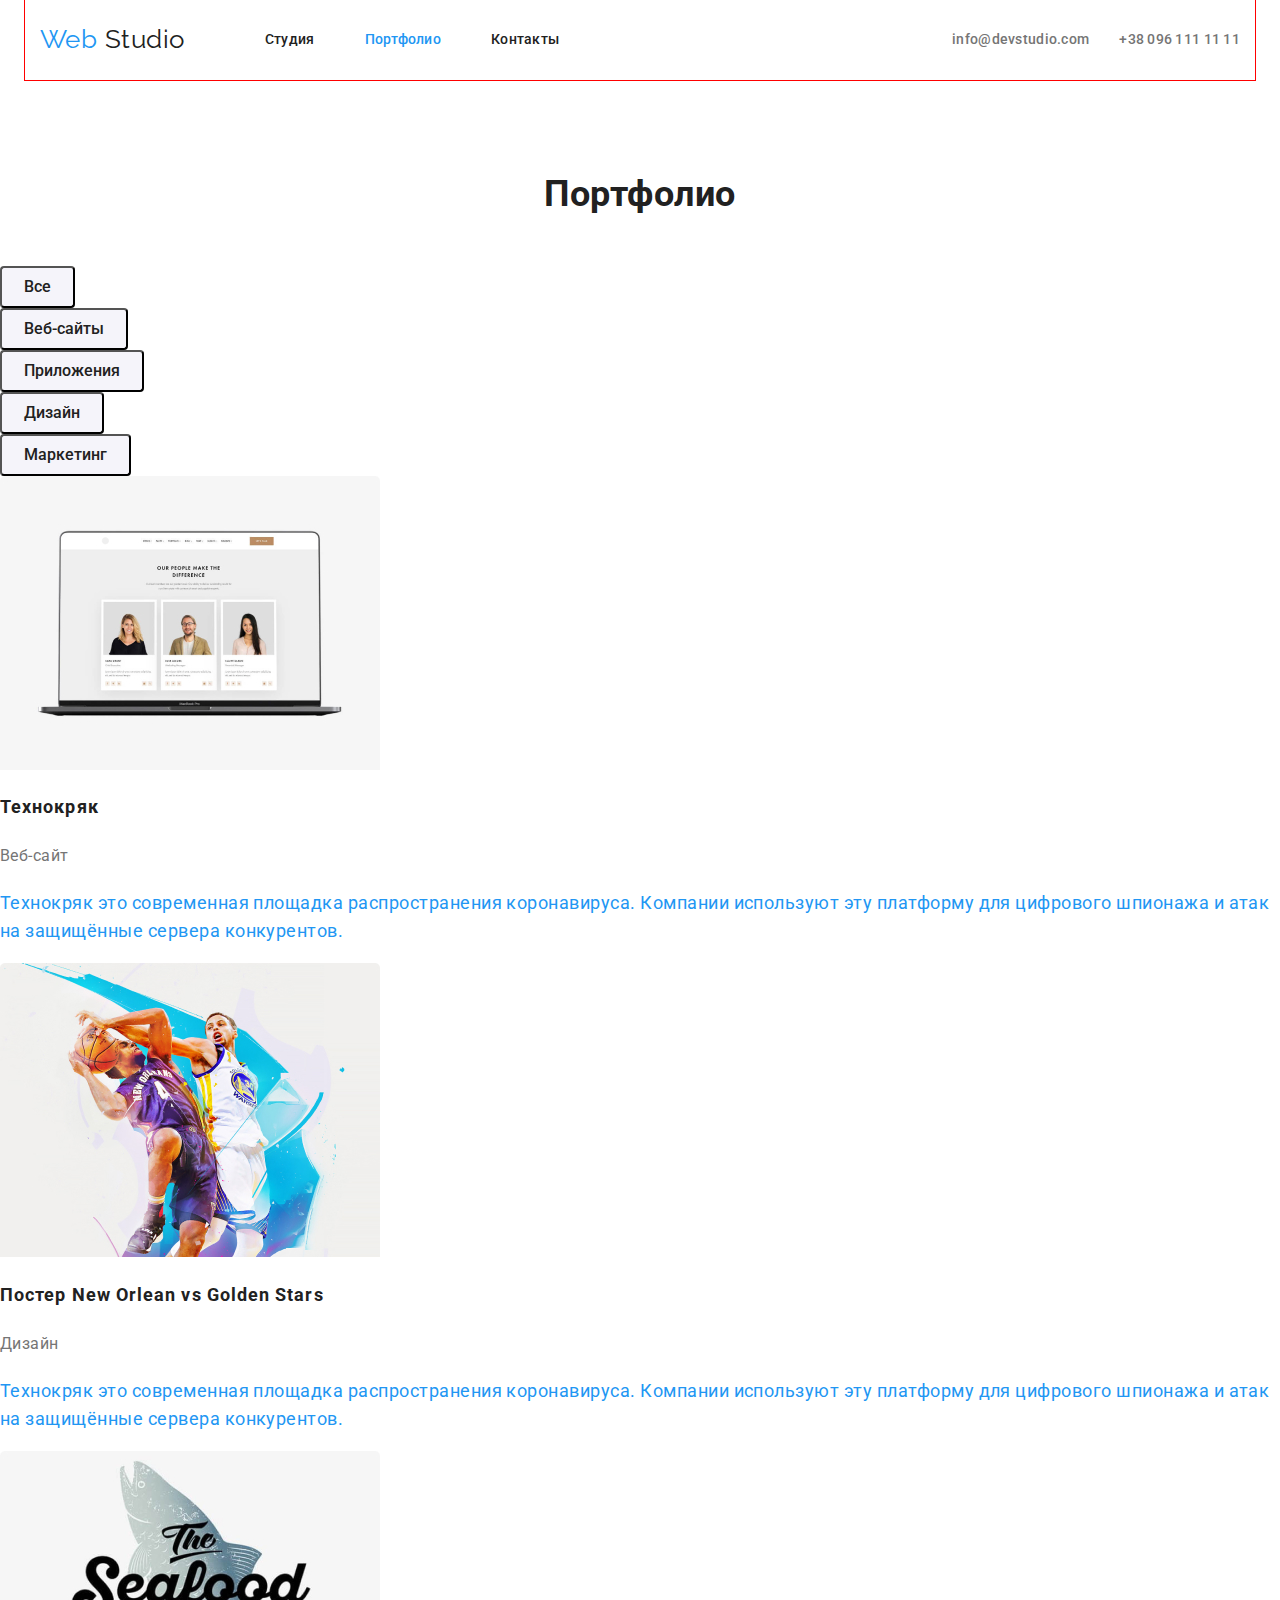
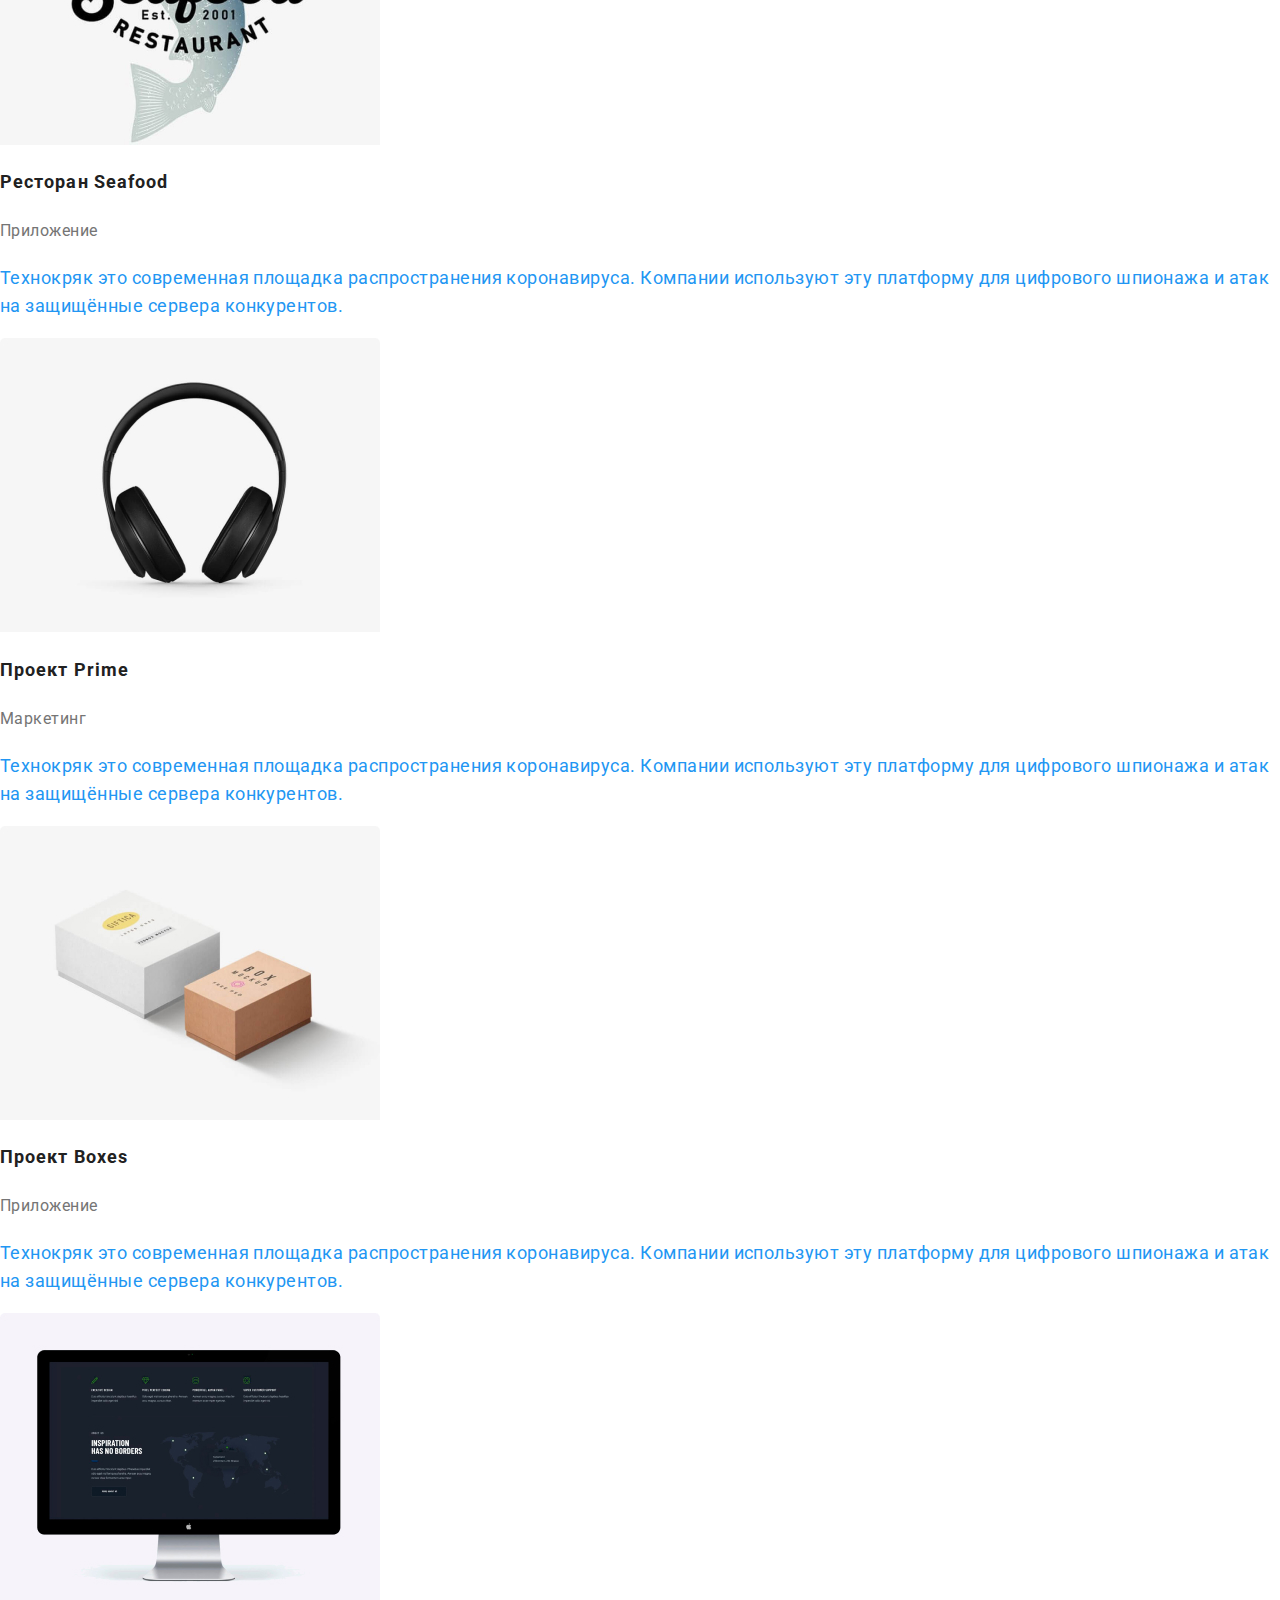
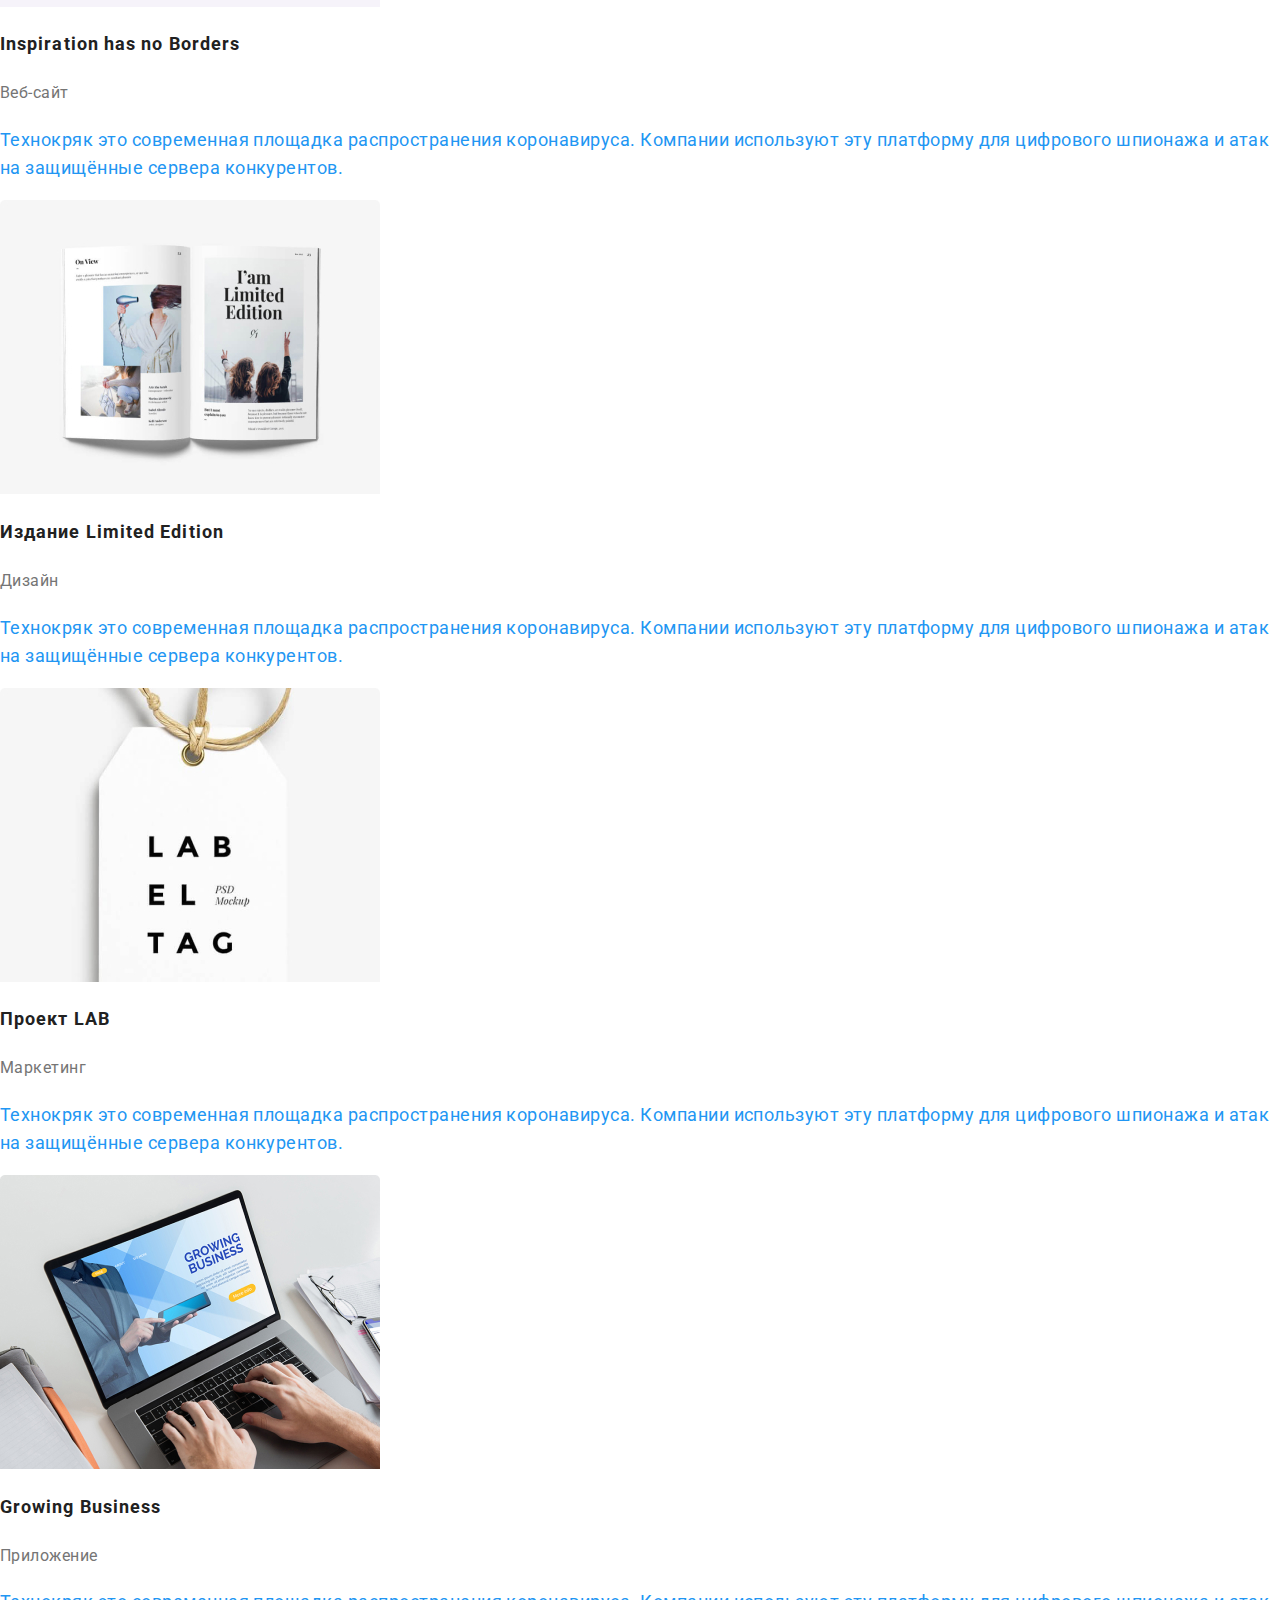
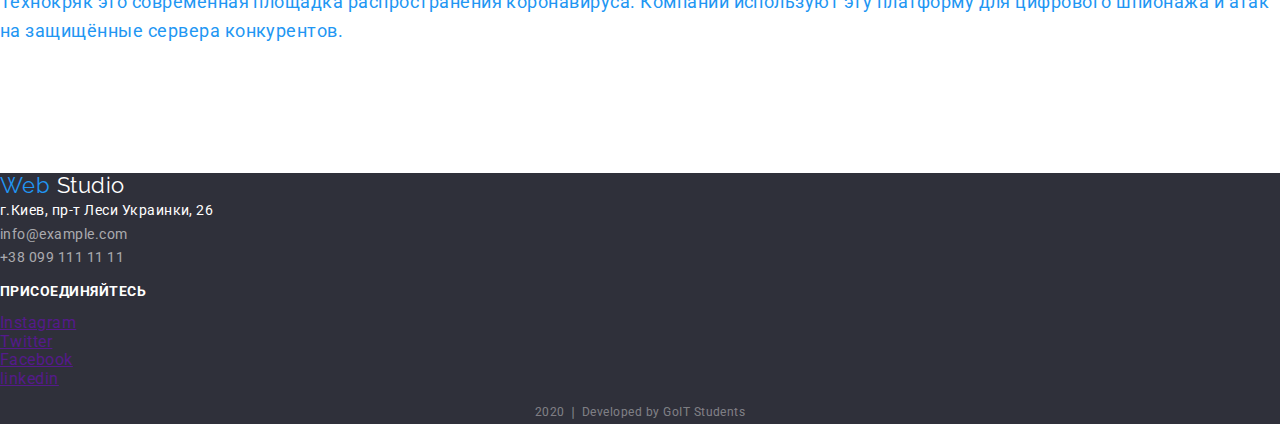
==== portfolio.html @ 947fffb2 "Выполнил: Занятие №5 "Блочная модель"" ====
<!DOCTYPE html>
<html lang="ru">
  <head>
    <meta charset="UTF-8" />
    <meta name="viewport" content="width=device-width, initial-scale=1.0" />
    <title>Document</title>
    <link
      href="https://fonts.googleapis.com/css2?family=Raleway:wght@700&family=Roboto:wght@400;500;700;900&display=swap"
      rel="stylesheet"
    />
    <link
      rel="stylesheet"
      href="https://cdnjs.cloudflare.com/ajax/libs/modern-normalize/0.6.0/modern-normalize.min.css"
    />
    <link rel="stylesheet" href="./css/styles.css" />
  </head>
  <body>
    <!-- Шапка сайта -->
    <header>
      <nav>
        <div class="container main-nav">
          <a href="./index.html" class="logo"
            ><span class="accent">Web</span> Studio</a
          >
          <ul class="site-nav list">
            <li class="item"><a href="./index.html" class="link">Студия</a></li>
            <li class="item">
              <a href="./portfolio.html" class="link current">Портфолио</a>
            </li>
            <li class="item"><a href="" class="link">Контакты</a></li>
          </ul>
          <ul class="auth-nav list">
            <li class="item"><a href="" class="link">info@devstudio.com</a></li>
            <li class="item"><a href="" class="link">+38 096 111 11 11</a></li>
          </ul>
        </div>
      </nav>
    </header>
    <main>
      <!-- Портфолио -->
      <section class="section">
        <h1 class="section-title">Портфолио</h1>
        <ul class="filter-list list">
          <li><button type="button" class="link">Все</button></li>
          <li><button type="button" class="link">Веб-сайты</button></li>
          <li><button type="button" class="link">Приложения</button></li>
          <li><button type="button" class="link">Дизайн</button></li>
          <li><button type="button" class="link">Маркетинг</button></li>
        </ul>
        <ul class="portfolio-list list">
          <li>
            <a href="" class="link">
              <img src="./imeges/tehnokryak.jpg" alt="Технокряк" width="380" />
              <h2 class="title">Технокряк</h2>
              <p class="subtitle">Веб-сайт</p>
              <p class="text">
                Технокряк это современная площадка распространения коронавируса.
                Компании используют эту платформу для цифрового шпионажа и атак
                на защищённые сервера конкурентов.
              </p></a
            >
          </li>
          <li>
            <a href="" class="link">
              <img src="./imeges/poster_new.jpg" alt="Постер" width="380" />
              <h2 class="title">Постер New Orlean vs Golden Stars</h2>
              <p class="subtitle">Дизайн</p>
              <p class="text">
                Технокряк это современная площадка распространения коронавируса.
                Компании используют эту платформу для цифрового шпионажа и атак
                на защищённые сервера конкурентов.
              </p>
            </a>
          </li>
          <li>
            <a href="" class="link">
              <img
                src="./imeges/restaurant_seafood.jpg"
                alt="Приложение"
                width="380"
              />
              <h2 class="title">Ресторан Seafood</h2>
              <p class="subtitle">Приложение</p>
              <p class="text">
                Технокряк это современная площадка распространения коронавируса.
                Компании используют эту платформу для цифрового шпионажа и атак
                на защищённые сервера конкурентов.
              </p>
            </a>
          </li>
          <li>
            <a href="" class="link">
              <img
                src="./imeges/project_prime.jpg"
                alt="Маркетинг"
                width="380"
              />
              <h2 class="title">Проект Prime</h2>
              <p class="subtitle">Маркетинг</p>
              <p class="text">
                Технокряк это современная площадка распространения коронавируса.
                Компании используют эту платформу для цифрового шпионажа и атак
                на защищённые сервера конкурентов.
              </p>
            </a>
          </li>
          <li>
            <a href="" class="link">
              <img
                src="./imeges/project_boxes.jpg"
                alt="Приложение"
                width="380"
              />
              <h2 class="title">Проект Boxes</h2>
              <p class="subtitle">Приложение</p>
              <p class="text">
                Технокряк это современная площадка распространения коронавируса.
                Компании используют эту платформу для цифрового шпионажа и атак
                на защищённые сервера конкурентов.
              </p>
            </a>
          </li>
          <li>
            <a href="" class="link">
              <img
                src="./imeges/inspiration_has.jpg"
                alt="Веб-сайт"
                width="380"
              />
              <h2 class="title">Inspiration has no Borders</h2>
              <p class="subtitle">Веб-сайт</p>
              <p class="text">
                Технокряк это современная площадка распространения коронавируса.
                Компании используют эту платформу для цифрового шпионажа и атак
                на защищённые сервера конкурентов.
              </p>
            </a>
          </li>
          <li>
            <a href="" class="link">
              <img
                src="./imeges/edition_limited.jpg"
                alt="Дизайн"
                width="380"
              />
              <h2 class="title">Издание Limited Edition</h2>
              <p class="subtitle">Дизайн</p>
              <p class="text">
                Технокряк это современная площадка распространения коронавируса.
                Компании используют эту платформу для цифрового шпионажа и атак
                на защищённые сервера конкурентов.
              </p>
            </a>
          </li>
          <li>
            <a href="" class="link">
              <img src="./imeges/project_lAB.jpg" alt="Маркетинг" width="380" />
              <h2 class="title">Проект LAB</h2>
              <p class="subtitle">Маркетинг</p>
              <p class="text">
                Технокряк это современная площадка распространения коронавируса.
                Компании используют эту платформу для цифрового шпионажа и атак
                на защищённые сервера конкурентов.
              </p>
            </a>
          </li>
          <li>
            <a href="" class="link">
              <img
                src="./imeges/growing_business.jpg"
                alt="Приложение"
                width="380"
              />
              <h2 class="title">Growing Business</h2>
              <p class="subtitle">Приложение</p>
              <p class="text">
                Технокряк это современная площадка распространения коронавируса.
                Компании используют эту платформу для цифрового шпионажа и атак
                на защищённые сервера конкурентов.
              </p>
            </a>
          </li>
        </ul>
      </section>
      <ul></ul>
    </main>
    <!-- Футер -->
    <footer>
      <div>
        <ul class="adress-list list">
          <li>
            <a href="./index.html" class="logo"
              ><span class="accent">Web</span> Studio</a
            >
          </li>
          <li class="title">г.Киев, пр-т Леси Украинки, 26</li>
          <li>
            <a href="mailto:info@example.com" class="link"> info@example.com</a>
          </li>
          <li>
            <a href="tel:+380991111111" class="link"> +38 099 111 11 11</a>
          </li>
        </ul>
      </div>
      <div>
        <p class="footer-text">Присоединяйтесь</p>
        <ul class="list">
          <li><a href="" aria-label="Ссылка на instagram">Instagram</a></li>
          <li><a href="" aria-label="Ссылка на Twitter">Twitter</a></li>
          <li><a href="" aria-label="Ссылка на Facebook">Facebook</a></li>
          <li><a href="" aria-label="Ссылка на linkedin">linkedin</a></li>
        </ul>
      </div>

      <p class="footer-date">2020 &#10072; Developed by GoIT Students</p>
    </footer>
  </body>
</html>
---- css/styles.css ----
/* Цвет основного текста #757575 */
/* Вторичный цвет #212121 */
/* Белый #FFFFFF */
/* Акцент #2196F3 */
/* Цвет футер rgba(255, 255, 255, 0.6) */
/* Цвет футер 2020 rgba(255, 255, 255, 0.4) */
/* Вторичный цвет фона #F5F4FA */

:root {
  --primary-text-color: #757575;
  --title-text-color: #212121;
  --white-color: #ffffff;
  --accent-color: #2196f3;
}

html {
  box-sizing: border-box;
}
*,
*::before,
*::after {
  box-sizing: inherit;
}

body {
  background-color: var(--white-color);
  color: var(--primary-text-color);
  font-family: Roboto, sans-serif;
  letter-spacing: 0.03em;
}

.container {
  width: 1230px;
  padding-left: 15px;
  padding-right: 15px;
  margin-left: auto;
  margin-right: auto;
  outline: 1px solid red;
}

.list {
  padding: 0;
  margin: 0;
  list-style: none;
}

/* Logo */
.logo {
  color: var(--title-text-color);

  font-family: Raleway, sans-serif;
  font-size: 26px;
  line-height: 1.2;
  text-decoration: none;
}
.accent {
  color: var(--accent-color);
}
/* Main nav */
.main-nav {
  display: flex;
  align-items: center;
}

/* Site-nav */
.site-nav {
  display: flex;
  margin-left: 80px;
}
.site-nav .item + .item {
  margin-left: 50px;
}

.site-nav .link {
  display: block;
  padding-top: 32px;
  padding-bottom: 32px;

  color: var(--title-text-color);

  letter-spacing: 0.02em;
  font-weight: 500;
  font-size: 14px;
  line-height: 1.14;
  text-decoration: none;
}
.site-nav .link:hover,
.site-nav .link:focus {
  color: var(--accent-color);
}
.site-nav .link.current {
  color: var(--accent-color);
}

/* Auth-nav */
.auth-nav {
  display: flex;
  margin-left: auto;
}
.auth-nav .item + .item {
  margin-left: 30px;
}
.auth-nav .link {
  display: block;
  padding-top: 32px;
  padding-bottom: 32px;

  color: var(--primary-text-color);

  letter-spacing: 0.02em;
  font-weight: 500;
  font-size: 14px;
  line-height: 1.14;
  text-decoration: none;
}
.auth-nav .link:hover,
.auth-nav .link:focus {
  color: var(--accent-color);
}

/* Hero */
.hero {
  text-align: center;
}

.hero-title {
  margin-top: 0;
  margin-bottom: 46px;

  color: var(--title-text-color);

  font-weight: 900;
  font-size: 44px;
  line-height: 1.36;
  letter-spacing: 0.06em;
  text-transform: uppercase;

  outline: 1px solid red;
}
.button {
  display: inline-block;
  border-radius: 4px;
  padding: 10px 32px;

  background-color: var(--accent-color);
  color: var(--white-color);

  font-family: inherit;
  font-weight: 700;
  font-size: 16px;
  line-height: 1.87;
  align-items: center;
  text-align: center;
  letter-spacing: 0.06em;
  text-decoration: none;
}

/* Section */
.section {
  padding-top: 94px;
  padding-bottom: 94px;
}
.section.no-padding {
  padding-top: 0;
}
.section-title {
  margin-top: 0;
  margin-bottom: 50px;
  color: var(--title-text-color);

  font-weight: 700;
  font-size: 36px;
  line-height: 1.16;
  text-align: center;
}

/* Feature */
.feature-list .title {
  margin-top: 30px;
  margin-bottom: 0;
  color: var(--title-text-color);

  font-weight: 700;
  font-size: 14px;
  line-height: 1.14;
  text-transform: uppercase;
}
.feature-list .text {
  margin-top: 10px;
  margin-bottom: 0;

  font-weight: 400;
  font-size: 14px;
  line-height: 1.71;
}

/* Specialization */
.specialization-list .link {
  color: var(--title-text-color);

  font-weight: 700;
  font-size: 14px;
  line-height: 1.14;
  text-align: center;
  text-transform: uppercase;
  text-decoration: none;
}
.specialization-list .link:hover,
.specialization-list .link:focus {
  color: var(--accent-color);
}

/* Team */
.section.team {
  background-color: #f5f4fa;
}
.team-list .title {
  margin-top: 30px;
  margin-bottom: 0;
  color: var(--title-text-color);

  font-weight: 500;
  font-size: 16px;
  line-height: 1.18;
}
.team-list .text {
  margin-top: 10px;
  margin-bottom: 0;

  font-weight: 400;
  font-size: 16px;
  line-height: 1.18;
}

/* footer-adress */
footer {
  background-color: #2f303a;
}
.adress-list .logo {
  color: #ffffff;

  font-family: Raleway, sans-serif;
  font-size: 22px;
  line-height: 1.18;
}
.adress-list .title {
  color: var(--white-color);

  font-weight: 400;
  font-size: 14px;
  line-height: 1.71;
}
.adress-list .link {
  color: rgba(255, 255, 255, 0.6);

  font-weight: 400;
  font-size: 14px;
  line-height: 1.71;
  text-decoration: none;
}
.adress-list .link:hover,
.adress-list .link:focus {
  color: var(--accent-color);
}
/* footer-text */
.footer-text {
  color: var(--white-color);

  font-weight: 700;
  font-size: 14px;
  line-height: 1.14;
  text-transform: uppercase;
}
/* footer-date */
.footer-date {
  color: rgba(255, 255, 255, 0.4);

  font-weight: 400;
  font-size: 12px;
  line-height: 2;
  text-align: center;
}

/* Портфолио */

/* Фильтр */
.filter-list .link {
  display: inline-block;
  border-radius: 4px;
  padding: 6px 22px;
  min-width: 73px;

  background-color: #f5f4fa;
  color: var(--title-text-color);

  font-family: inherit;
  font-weight: 500;
  font-size: 16px;
  line-height: 1.63;
  text-align: center;
}
.filter-list .link:hover,
.filter-list .link:focus {
  background-color: var(--accent-color);
  color: var(--white-color);
}
/* Портфолио */
.portfolio-list .title {
  color: var(--title-text-color);

  font-weight: 700;
  font-size: 18px;
  line-height: 2;
  letter-spacing: 0.06em;
}
.portfolio-list .subtitle {
  color: var(--primary-text-color);

  font-weight: 400;
  font-size: 16px;
  line-height: 1.87;
}
.portfolio-list .link {
  text-decoration: none;
}
.portfolio-list .text {
  color: var(--accent-color);

  font-weight: 400;
  font-size: 18px;
  line-height: 1.56;
}
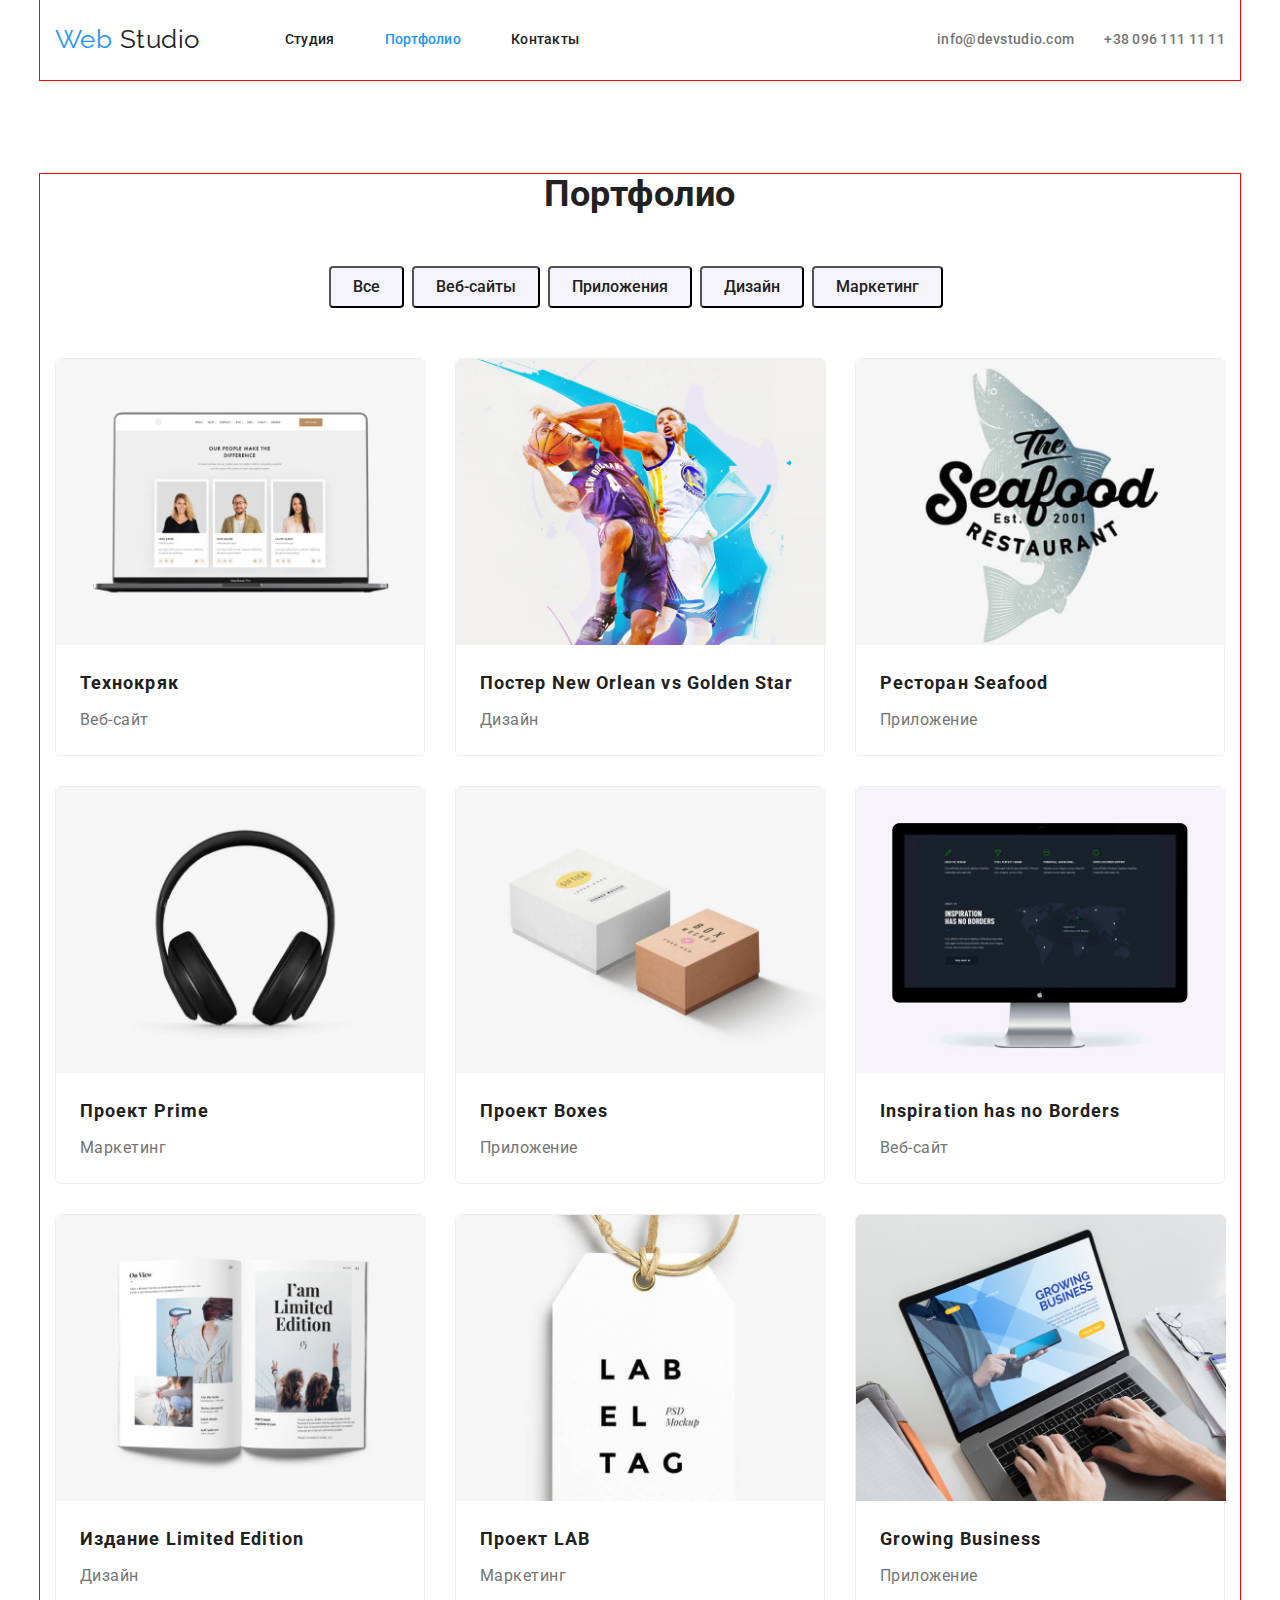
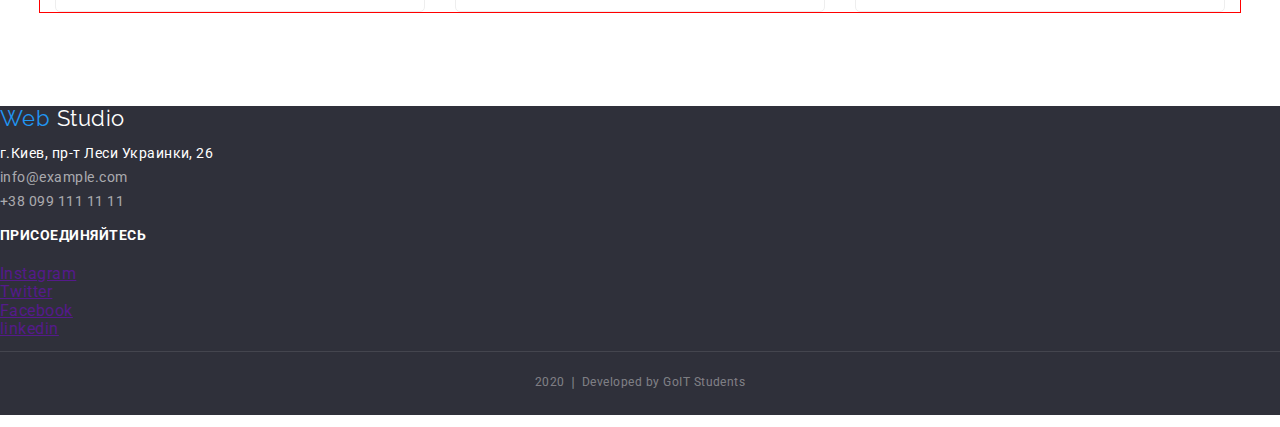
==== commit 2259ed3e: "85%" ====
--- a/portfolio.html
+++ b/portfolio.html
@@ -39,150 +39,182 @@
     <main>
       <!-- Портфолио -->
       <section class="section">
-        <h1 class="section-title">Портфолио</h1>
-        <ul class="filter-list list">
-          <li><button type="button" class="link">Все</button></li>
-          <li><button type="button" class="link">Веб-сайты</button></li>
-          <li><button type="button" class="link">Приложения</button></li>
-          <li><button type="button" class="link">Дизайн</button></li>
-          <li><button type="button" class="link">Маркетинг</button></li>
-        </ul>
-        <ul class="portfolio-list list">
-          <li>
-            <a href="" class="link">
-              <img src="./imeges/tehnokryak.jpg" alt="Технокряк" width="380" />
-              <h2 class="title">Технокряк</h2>
-              <p class="subtitle">Веб-сайт</p>
-              <p class="text">
-                Технокряк это современная площадка распространения коронавируса.
-                Компании используют эту платформу для цифрового шпионажа и атак
-                на защищённые сервера конкурентов.
-              </p></a
-            >
-          </li>
-          <li>
-            <a href="" class="link">
-              <img src="./imeges/poster_new.jpg" alt="Постер" width="380" />
-              <h2 class="title">Постер New Orlean vs Golden Stars</h2>
-              <p class="subtitle">Дизайн</p>
-              <p class="text">
-                Технокряк это современная площадка распространения коронавируса.
-                Компании используют эту платформу для цифрового шпионажа и атак
-                на защищённые сервера конкурентов.
-              </p>
-            </a>
-          </li>
-          <li>
-            <a href="" class="link">
-              <img
-                src="./imeges/restaurant_seafood.jpg"
-                alt="Приложение"
-                width="380"
-              />
-              <h2 class="title">Ресторан Seafood</h2>
-              <p class="subtitle">Приложение</p>
-              <p class="text">
-                Технокряк это современная площадка распространения коронавируса.
-                Компании используют эту платформу для цифрового шпионажа и атак
-                на защищённые сервера конкурентов.
-              </p>
-            </a>
-          </li>
-          <li>
-            <a href="" class="link">
-              <img
-                src="./imeges/project_prime.jpg"
-                alt="Маркетинг"
-                width="380"
-              />
-              <h2 class="title">Проект Prime</h2>
-              <p class="subtitle">Маркетинг</p>
-              <p class="text">
-                Технокряк это современная площадка распространения коронавируса.
-                Компании используют эту платформу для цифрового шпионажа и атак
-                на защищённые сервера конкурентов.
-              </p>
-            </a>
-          </li>
-          <li>
-            <a href="" class="link">
-              <img
-                src="./imeges/project_boxes.jpg"
-                alt="Приложение"
-                width="380"
-              />
-              <h2 class="title">Проект Boxes</h2>
-              <p class="subtitle">Приложение</p>
-              <p class="text">
-                Технокряк это современная площадка распространения коронавируса.
-                Компании используют эту платформу для цифрового шпионажа и атак
-                на защищённые сервера конкурентов.
-              </p>
-            </a>
-          </li>
-          <li>
-            <a href="" class="link">
-              <img
-                src="./imeges/inspiration_has.jpg"
-                alt="Веб-сайт"
-                width="380"
-              />
-              <h2 class="title">Inspiration has no Borders</h2>
-              <p class="subtitle">Веб-сайт</p>
-              <p class="text">
-                Технокряк это современная площадка распространения коронавируса.
-                Компании используют эту платформу для цифрового шпионажа и атак
-                на защищённые сервера конкурентов.
-              </p>
-            </a>
-          </li>
-          <li>
-            <a href="" class="link">
-              <img
-                src="./imeges/edition_limited.jpg"
-                alt="Дизайн"
-                width="380"
-              />
-              <h2 class="title">Издание Limited Edition</h2>
-              <p class="subtitle">Дизайн</p>
-              <p class="text">
-                Технокряк это современная площадка распространения коронавируса.
-                Компании используют эту платформу для цифрового шпионажа и атак
-                на защищённые сервера конкурентов.
-              </p>
-            </a>
-          </li>
-          <li>
-            <a href="" class="link">
-              <img src="./imeges/project_lAB.jpg" alt="Маркетинг" width="380" />
-              <h2 class="title">Проект LAB</h2>
-              <p class="subtitle">Маркетинг</p>
-              <p class="text">
-                Технокряк это современная площадка распространения коронавируса.
-                Компании используют эту платформу для цифрового шпионажа и атак
-                на защищённые сервера конкурентов.
-              </p>
-            </a>
-          </li>
-          <li>
-            <a href="" class="link">
-              <img
-                src="./imeges/growing_business.jpg"
-                alt="Приложение"
-                width="380"
-              />
-              <h2 class="title">Growing Business</h2>
-              <p class="subtitle">Приложение</p>
-              <p class="text">
-                Технокряк это современная площадка распространения коронавируса.
-                Компании используют эту платформу для цифрового шпионажа и атак
-                на защищённые сервера конкурентов.
-              </p>
-            </a>
-          </li>
-        </ul>
+        <div class="container">
+          <h1 class="section-title">Портфолио</h1>
+          <ul class="filter-list list">
+            <li class="item">
+              <button type="button" class="link">Все</button>
+            </li>
+            <li class="item">
+              <button type="button" class="link">Веб-сайты</button>
+            </li>
+            <li class="item">
+              <button type="button" class="link">Приложения</button>
+            </li>
+            <li class="item">
+              <button type="button" class="link">Дизайн</button>
+            </li>
+            <li class="item">
+              <button type="button" class="link">Маркетинг</button>
+            </li>
+          </ul>
+          <ul class="portfolio-list list">
+            <li class="item">
+              <a href="" class="link">
+                <img
+                  class="portfolio-list photo"
+                  src="./imeges/tehnokryak.jpg"
+                  alt="Технокряк"
+                  width="370"
+                />
+                <h2 class="title">Технокряк</h2>
+                <p class="subtitle">Веб-сайт</p>
+                <p class="text">
+                  Технокряк это современная площадка распространения
+                  коронавируса. Компании используют эту платформу для цифрового
+                  шпионажа и атак на защищённые сервера конкурентов.
+                </p></a
+              >
+            </li>
+            <li class="item">
+              <a href="" class="link">
+                <img
+                  class="portfolio-list photo"
+                  src="./imeges/poster_new.jpg"
+                  alt="Постер"
+                  width="370"
+                />
+                <h2 class="title">Постер New Orlean vs Golden Star</h2>
+                <p class="subtitle">Дизайн</p>
+                <p class="text">
+                  Технокряк это современная площадка распространения
+                  коронавируса. Компании используют эту платформу для цифрового
+                  шпионажа и атак на защищённые сервера конкурентов.
+                </p>
+              </a>
+            </li>
+            <li class="item">
+              <a href="" class="link">
+                <img
+                  class="portfolio-list photo"
+                  src="./imeges/restaurant_seafood.jpg"
+                  alt="Приложение"
+                  width="370"
+                />
+                <h2 class="title">Ресторан Seafood</h2>
+                <p class="subtitle">Приложение</p>
+                <p class="text">
+                  Технокряк это современная площадка распространения
+                  коронавируса. Компании используют эту платформу для цифрового
+                  шпионажа и атак на защищённые сервера конкурентов.
+                </p>
+              </a>
+            </li>
+            <li class="item">
+              <a href="" class="link">
+                <img
+                  class="portfolio-list photo"
+                  src="./imeges/project_prime.jpg"
+                  alt="Маркетинг"
+                  width="370"
+                />
+                <h2 class="title">Проект Prime</h2>
+                <p class="subtitle">Маркетинг</p>
+                <p class="text">
+                  Технокряк это современная площадка распространения
+                  коронавируса. Компании используют эту платформу для цифрового
+                  шпионажа и атак на защищённые сервера конкурентов.
+                </p>
+              </a>
+            </li>
+            <li class="item">
+              <a href="" class="link">
+                <img
+                  class="portfolio-list photo"
+                  src="./imeges/project_boxes.jpg"
+                  alt="Приложение"
+                  width="370"
+                />
+                <h2 class="title">Проект Boxes</h2>
+                <p class="subtitle">Приложение</p>
+                <p class="text">
+                  Технокряк это современная площадка распространения
+                  коронавируса. Компании используют эту платформу для цифрового
+                  шпионажа и атак на защищённые сервера конкурентов.
+                </p>
+              </a>
+            </li>
+            <li class="item">
+              <a href="" class="link">
+                <img
+                  class="portfolio-list photo"
+                  src="./imeges/inspiration_has.jpg"
+                  alt="Веб-сайт"
+                  width="370"
+                />
+                <h2 class="title">Inspiration has no Borders</h2>
+                <p class="subtitle">Веб-сайт</p>
+                <p class="text">
+                  Технокряк это современная площадка распространения
+                  коронавируса. Компании используют эту платформу для цифрового
+                  шпионажа и атак на защищённые сервера конкурентов.
+                </p>
+              </a>
+            </li>
+            <li class="item">
+              <a href="" class="link">
+                <img
+                  class="portfolio-list photo"
+                  src="./imeges/edition_limited.jpg"
+                  alt="Дизайн"
+                  width="370"
+                />
+                <h2 class="title">Издание Limited Edition</h2>
+                <p class="subtitle">Дизайн</p>
+                <p class="text">
+                  Технокряк это современная площадка распространения
+                  коронавируса. Компании используют эту платформу для цифрового
+                  шпионажа и атак на защищённые сервера конкурентов.
+                </p>
+              </a>
+            </li>
+            <li class="item">
+              <a href="" class="link">
+                <img
+                  class="portfolio-list photo"
+                  src="./imeges/project_lAB.jpg"
+                  alt="Маркетинг"
+                  width="370"
+                />
+                <h2 class="title">Проект LAB</h2>
+                <p class="subtitle">Маркетинг</p>
+                <p class="text">
+                  Технокряк это современная площадка распространения
+                  коронавируса. Компании используют эту платформу для цифрового
+                  шпионажа и атак на защищённые сервера конкурентов.
+                </p>
+              </a>
+            </li>
+            <li class="item">
+              <a href="" class="link">
+                <img
+                  class="portfolio-list photo"
+                  src="./imeges/growing_business.jpg"
+                  alt="Приложение"
+                  width="370"
+                />
+                <h2 class="title">Growing Business</h2>
+                <p class="subtitle">Приложение</p>
+                <p class="text">
+                  Технокряк это современная площадка распространения
+                  коронавируса. Компании используют эту платформу для цифрового
+                  шпионажа и атак на защищённые сервера конкурентов.
+                </p>
+              </a>
+            </li>
+          </ul>
+        </div>
       </section>
-      <ul></ul>
     </main>
     <!-- Футер -->
     <footer>
--- a/css/styles.css
+++ b/css/styles.css
@@ -30,7 +30,7 @@
 }
 
 .container {
-  width: 1230px;
+  width: 1200px;
   padding-left: 15px;
   padding-right: 15px;
   margin-left: auto;
@@ -65,7 +65,7 @@
 /* Site-nav */
 .site-nav {
   display: flex;
-  margin-left: 80px;
+  margin-left: 85px;
 }
 .site-nav .item + .item {
   margin-left: 50px;
@@ -121,6 +121,10 @@
 /* Hero */
 .hero {
   text-align: center;
+
+  padding-top: 200px;
+  padding-bottom: 200px;
+  background-color: var(--primary-text-color);
 }
 
 .hero-title {
@@ -160,9 +164,6 @@
   padding-top: 94px;
   padding-bottom: 94px;
 }
-.section.no-padding {
-  padding-top: 0;
-}
 .section-title {
   margin-top: 0;
   margin-bottom: 50px;
@@ -193,7 +194,19 @@
   font-size: 14px;
   line-height: 1.71;
 }
-
+.feature-list {
+  display: flex;
+  flex-wrap: nowrap;
+}
+.feature-list .item {
+  width: 270px;
+  margin-right: 30px;
+  margin-bottom: 0;
+  background-color: red;
+}
+.feature-list .item:nth-child(4n) {
+  margin-right: 0;
+}
 /* Specialization */
 .specialization-list .link {
   color: var(--title-text-color);
@@ -209,7 +222,26 @@
 .specialization-list .link:focus {
   color: var(--accent-color);
 }
-
+.specialization-list .title {
+  margin-top: 27px;
+  margin-bottom: 27px;
+  text-align: center;
+  color: var(--title-text-color);
+}
+.specialization-list {
+  display: flex;
+  flex-wrap: nowrap;
+}
+.specialization-list .item {
+  width: 370px;
+  margin-right: 30px;
+  margin-bottom: 0;
+  background: rgba(47, 48, 58, 0.8);
+  border-radius: 0px 0px 4px 4px;
+}
+.specialization-list .item:nth-child(3n) {
+  margin-right: 0;
+}
 /* Team */
 .section.team {
   background-color: #f5f4fa;
@@ -222,6 +254,7 @@
   font-weight: 500;
   font-size: 16px;
   line-height: 1.18;
+  text-align: center;
 }
 .team-list .text {
   margin-top: 10px;
@@ -230,18 +263,48 @@
   font-weight: 400;
   font-size: 16px;
   line-height: 1.18;
-}
-
+  text-align: center;
+}
+.team-list {
+  display: flex;
+  flex-wrap: nowrap;
+}
+.team-list .item {
+  width: 270px;
+  margin-right: 30px;
+  margin-bottom: 0;
+  background-color: red;
+}
+.team-list .item:nth-child(4n) {
+  margin-right: 0;
+}
+/* customers */
+.customers-list {
+  display: flex;
+  flex-wrap: nowrap;
+}
+.customers-list .item {
+  width: 170px;
+  margin-right: 30px;
+  margin-bottom: 0;
+  background-color: red;
+}
 /* footer-adress */
 footer {
   background-color: #2f303a;
 }
+.adress-list {
+  margin-right: 69px;
+}
 .adress-list .logo {
   color: #ffffff;
 
   font-family: Raleway, sans-serif;
   font-size: 22px;
   line-height: 1.18;
+
+  display: inline-block;
+  margin-bottom: 10px;
 }
 .adress-list .title {
   color: var(--white-color);
@@ -270,17 +333,34 @@
   font-size: 14px;
   line-height: 1.14;
   text-transform: uppercase;
+
+  display: inline-block;
+  margin-bottom: 21px;
 }
 /* footer-date */
 .footer-date {
+  padding-top: 18px;
+  padding-bottom: 21px;
+
   color: rgba(255, 255, 255, 0.4);
 
   font-weight: 400;
   font-size: 12px;
   line-height: 2;
   text-align: center;
-}
-
+
+  border-top: 1px solid rgba(255, 255, 255, 0.1);
+}
+.page-footer {
+  display: flex;
+  flex-wrap: nowrap;
+  padding-top: 48px;
+  padding-bottom: 28px;
+  padding-left: 15px;
+  padding-right: 15px;
+  width: 1200px;
+  margin: 0 auto;
+}
 /* Портфолио */
 
 /* Фильтр */
@@ -304,7 +384,24 @@
   background-color: var(--accent-color);
   color: var(--white-color);
 }
+.filter-list {
+  display: flex;
+  flex-wrap: nowrap;
+  justify-content: center;
+  margin-bottom: 50px;
+}
+.filter-list .item {
+  align-items: center;
+  margin-right: 8px;
+}
 /* Портфолио */
+.portfolio-list {
+  display: flex;
+  flex-wrap: wrap;
+}
+.portfolio-list .photo {
+  margin-bottom: 20px;
+}
 .portfolio-list .title {
   color: var(--title-text-color);
 
@@ -312,6 +409,12 @@
   font-size: 18px;
   line-height: 2;
   letter-spacing: 0.06em;
+
+  margin: 0;
+  margin-bottom: 4px;
+
+  padding-left: 24px;
+  padding-right: 24px;
 }
 .portfolio-list .subtitle {
   color: var(--primary-text-color);
@@ -319,6 +422,12 @@
   font-weight: 400;
   font-size: 16px;
   line-height: 1.87;
+
+  margin: 0;
+  margin-bottom: 20px;
+
+  padding-left: 24px;
+  padding-right: 24px;
 }
 .portfolio-list .link {
   text-decoration: none;
@@ -329,4 +438,19 @@
   font-weight: 400;
   font-size: 18px;
   line-height: 1.56;
-}
+  display: none;
+}
+.portfolio-list .item {
+  width: 370px;
+  margin-right: 30px;
+  margin-bottom: 30px;
+
+  border: 1px solid #eeeeee;
+  border-radius: 5px;
+}
+.portfolio-list .item:nth-child(3n) {
+  margin-right: 0;
+}
+.portfolio-list .item:nth-last-child(-n + 3) {
+  margin-bottom: 0;
+}
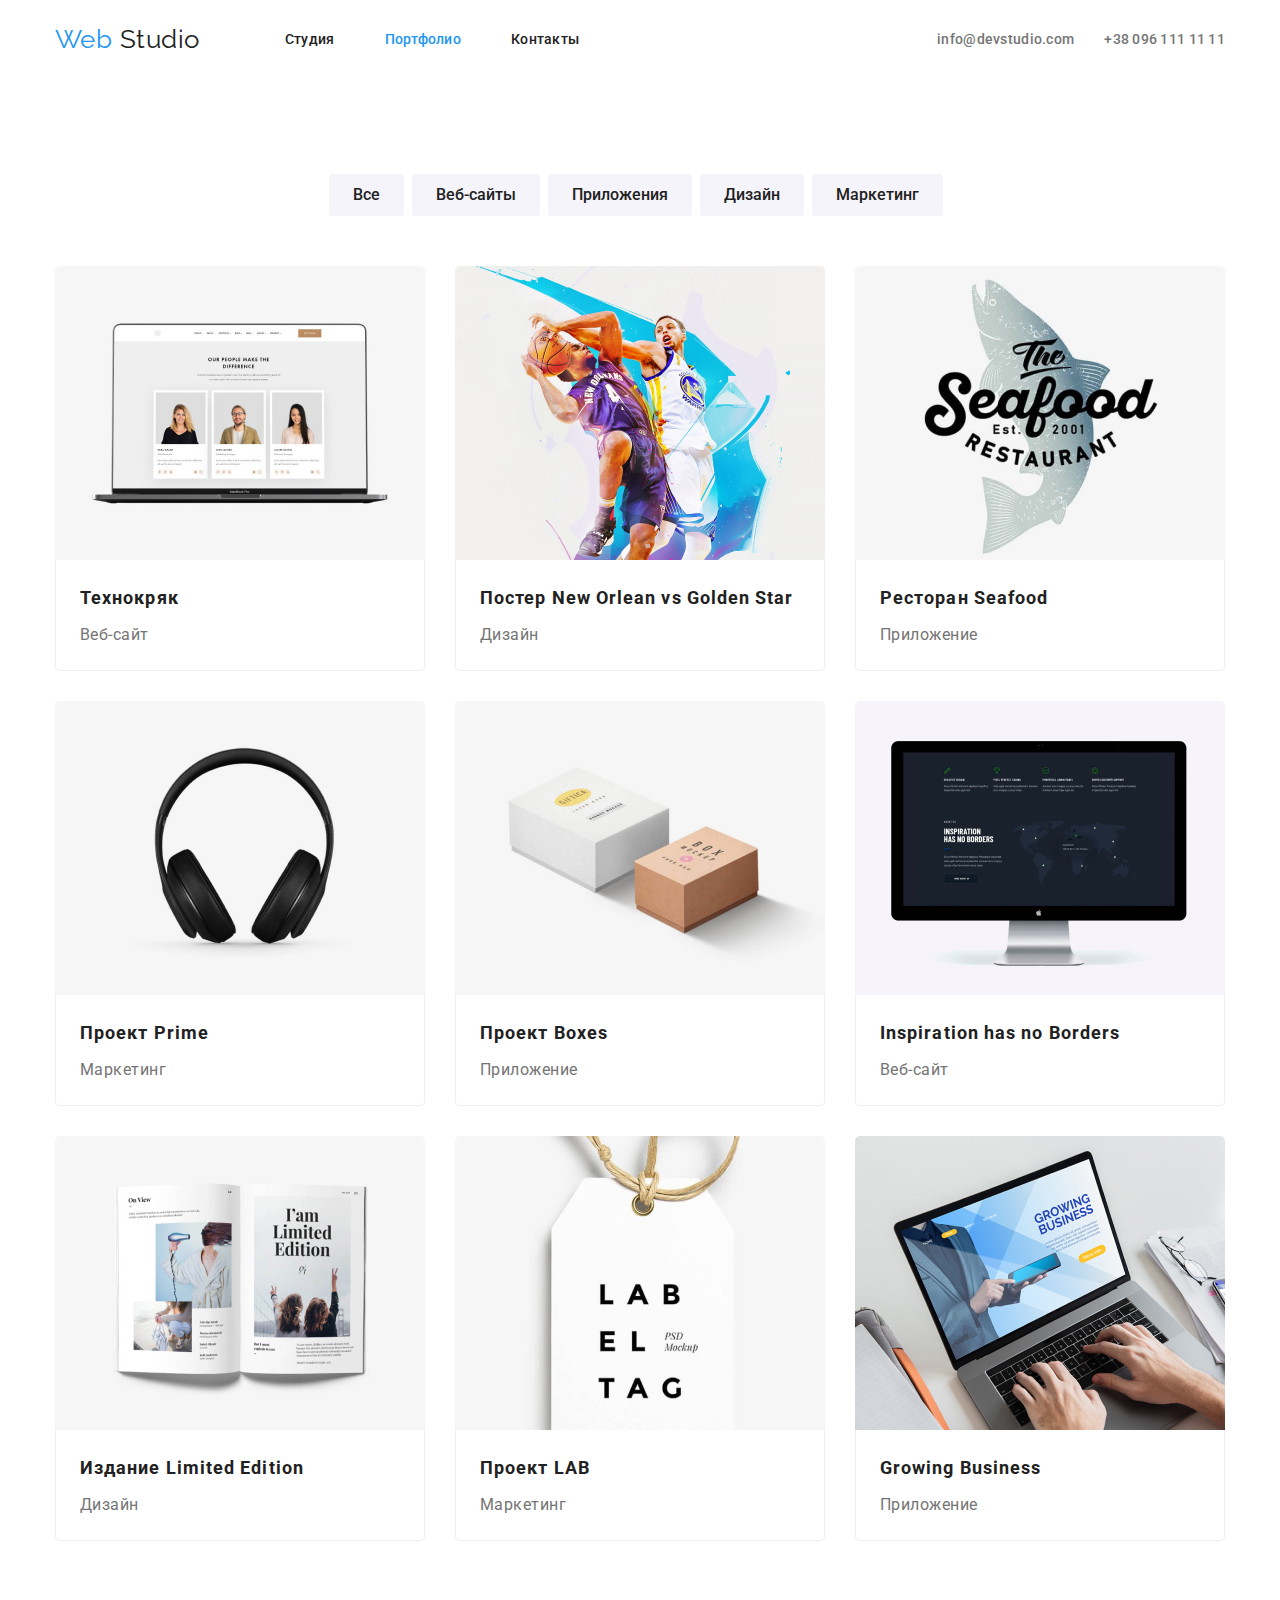
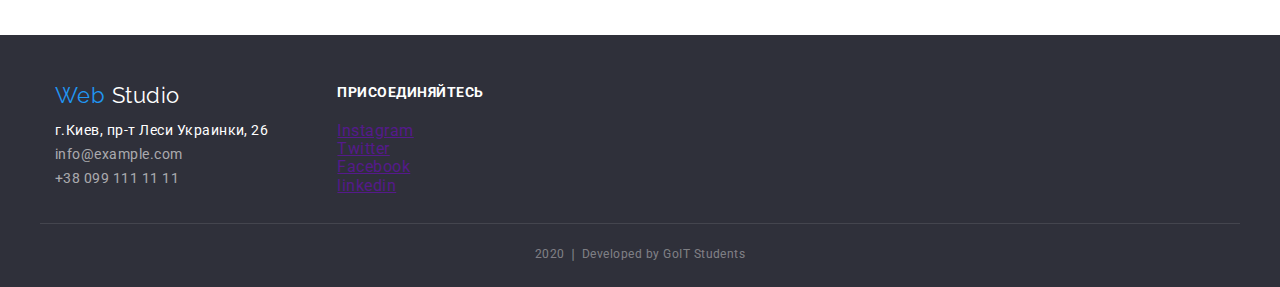
==== commit 3decbc6a: "Домашнее задание 03" ====
--- a/portfolio.html
+++ b/portfolio.html
@@ -40,7 +40,7 @@
       <!-- Портфолио -->
       <section class="section">
         <div class="container">
-          <h1 class="section-title">Портфолио</h1>
+          <h1 class="section-title visually-hidden">Портфолио</h1>
           <ul class="filter-list list">
             <li class="item">
               <button type="button" class="link">Все</button>
@@ -67,14 +67,16 @@
                   alt="Технокряк"
                   width="370"
                 />
-                <h2 class="title">Технокряк</h2>
-                <p class="subtitle">Веб-сайт</p>
-                <p class="text">
-                  Технокряк это современная площадка распространения
-                  коронавируса. Компании используют эту платформу для цифрового
-                  шпионажа и атак на защищённые сервера конкурентов.
-                </p></a
-              >
+                <div class="content">
+                  <h2 class="title">Технокряк</h2>
+                  <p class="subtitle">Веб-сайт</p>
+                  <p class="text">
+                    Технокряк это современная площадка распространения
+                    коронавируса. Компании используют эту платформу для
+                    цифрового шпионажа и атак на защищённые сервера конкурентов.
+                  </p>
+                </div>
+              </a>
             </li>
             <li class="item">
               <a href="" class="link">
@@ -84,13 +86,15 @@
                   alt="Постер"
                   width="370"
                 />
-                <h2 class="title">Постер New Orlean vs Golden Star</h2>
-                <p class="subtitle">Дизайн</p>
-                <p class="text">
-                  Технокряк это современная площадка распространения
-                  коронавируса. Компании используют эту платформу для цифрового
-                  шпионажа и атак на защищённые сервера конкурентов.
-                </p>
+                <div class="content">
+                  <h2 class="title">Постер New Orlean vs Golden Star</h2>
+                  <p class="subtitle">Дизайн</p>
+                  <p class="text">
+                    Технокряк это современная площадка распространения
+                    коронавируса. Компании используют эту платформу для
+                    цифрового шпионажа и атак на защищённые сервера конкурентов.
+                  </p>
+                </div>
               </a>
             </li>
             <li class="item">
@@ -101,13 +105,15 @@
                   alt="Приложение"
                   width="370"
                 />
-                <h2 class="title">Ресторан Seafood</h2>
-                <p class="subtitle">Приложение</p>
-                <p class="text">
-                  Технокряк это современная площадка распространения
-                  коронавируса. Компании используют эту платформу для цифрового
-                  шпионажа и атак на защищённые сервера конкурентов.
-                </p>
+                <div class="content">
+                  <h2 class="title">Ресторан Seafood</h2>
+                  <p class="subtitle">Приложение</p>
+                  <p class="text">
+                    Технокряк это современная площадка распространения
+                    коронавируса. Компании используют эту платформу для
+                    цифрового шпионажа и атак на защищённые сервера конкурентов.
+                  </p>
+                </div>
               </a>
             </li>
             <li class="item">
@@ -118,13 +124,15 @@
                   alt="Маркетинг"
                   width="370"
                 />
-                <h2 class="title">Проект Prime</h2>
-                <p class="subtitle">Маркетинг</p>
-                <p class="text">
-                  Технокряк это современная площадка распространения
-                  коронавируса. Компании используют эту платформу для цифрового
-                  шпионажа и атак на защищённые сервера конкурентов.
-                </p>
+                <div class="content">
+                  <h2 class="title">Проект Prime</h2>
+                  <p class="subtitle">Маркетинг</p>
+                  <p class="text">
+                    Технокряк это современная площадка распространения
+                    коронавируса. Компании используют эту платформу для
+                    цифрового шпионажа и атак на защищённые сервера конкурентов.
+                  </p>
+                </div>
               </a>
             </li>
             <li class="item">
@@ -135,30 +143,34 @@
                   alt="Приложение"
                   width="370"
                 />
-                <h2 class="title">Проект Boxes</h2>
-                <p class="subtitle">Приложение</p>
-                <p class="text">
-                  Технокряк это современная площадка распространения
-                  коронавируса. Компании используют эту платформу для цифрового
-                  шпионажа и атак на защищённые сервера конкурентов.
-                </p>
-              </a>
-            </li>
-            <li class="item">
-              <a href="" class="link">
-                <img
-                  class="portfolio-list photo"
-                  src="./imeges/inspiration_has.jpg"
+                <div class="content">
+                  <h2 class="title">Проект Boxes</h2>
+                  <p class="subtitle">Приложение</p>
+                  <p class="text">
+                    Технокряк это современная площадка распространения
+                    коронавируса. Компании используют эту платформу для
+                    цифрового шпионажа и атак на защищённые сервера конкурентов.
+                  </p>
+                </div>
+              </a>
+            </li>
+            <li class="item">
+              <a href="" class="link">
+                <img
+                  class="portfolio-list photo"
+                  src="./imeges/monitor.jpg"
                   alt="Веб-сайт"
                   width="370"
                 />
-                <h2 class="title">Inspiration has no Borders</h2>
-                <p class="subtitle">Веб-сайт</p>
-                <p class="text">
-                  Технокряк это современная площадка распространения
-                  коронавируса. Компании используют эту платформу для цифрового
-                  шпионажа и атак на защищённые сервера конкурентов.
-                </p>
+                <div class="content">
+                  <h2 class="title">Inspiration has no Borders</h2>
+                  <p class="subtitle">Веб-сайт</p>
+                  <p class="text">
+                    Технокряк это современная площадка распространения
+                    коронавируса. Компании используют эту платформу для
+                    цифрового шпионажа и атак на защищённые сервера конкурентов.
+                  </p>
+                </div>
               </a>
             </li>
             <li class="item">
@@ -169,13 +181,15 @@
                   alt="Дизайн"
                   width="370"
                 />
-                <h2 class="title">Издание Limited Edition</h2>
-                <p class="subtitle">Дизайн</p>
-                <p class="text">
-                  Технокряк это современная площадка распространения
-                  коронавируса. Компании используют эту платформу для цифрового
-                  шпионажа и атак на защищённые сервера конкурентов.
-                </p>
+                <div class="content">
+                  <h2 class="title">Издание Limited Edition</h2>
+                  <p class="subtitle">Дизайн</p>
+                  <p class="text">
+                    Технокряк это современная площадка распространения
+                    коронавируса. Компании используют эту платформу для
+                    цифрового шпионажа и атак на защищённые сервера конкурентов.
+                  </p>
+                </div>
               </a>
             </li>
             <li class="item">
@@ -186,30 +200,34 @@
                   alt="Маркетинг"
                   width="370"
                 />
-                <h2 class="title">Проект LAB</h2>
-                <p class="subtitle">Маркетинг</p>
-                <p class="text">
-                  Технокряк это современная площадка распространения
-                  коронавируса. Компании используют эту платформу для цифрового
-                  шпионажа и атак на защищённые сервера конкурентов.
-                </p>
-              </a>
-            </li>
-            <li class="item">
-              <a href="" class="link">
-                <img
-                  class="portfolio-list photo"
-                  src="./imeges/growing_business.jpg"
+                <div class="content">
+                  <h2 class="title">Проект LAB</h2>
+                  <p class="subtitle">Маркетинг</p>
+                  <p class="text">
+                    Технокряк это современная площадка распространения
+                    коронавируса. Компании используют эту платформу для
+                    цифрового шпионажа и атак на защищённые сервера конкурентов.
+                  </p>
+                </div>
+              </a>
+            </li>
+            <li class="item">
+              <a href="" class="link">
+                <img
+                  class="portfolio-list photo"
+                  src="./imeges/computer.jpg"
                   alt="Приложение"
                   width="370"
                 />
-                <h2 class="title">Growing Business</h2>
-                <p class="subtitle">Приложение</p>
-                <p class="text">
-                  Технокряк это современная площадка распространения
-                  коронавируса. Компании используют эту платформу для цифрового
-                  шпионажа и атак на защищённые сервера конкурентов.
-                </p>
+                <div class="content">
+                  <h2 class="title">Growing Business</h2>
+                  <p class="subtitle">Приложение</p>
+                  <p class="text">
+                    Технокряк это современная площадка распространения
+                    коронавируса. Компании используют эту платформу для
+                    цифрового шпионажа и атак на защищённые сервера конкурентов.
+                  </p>
+                </div>
               </a>
             </li>
           </ul>
@@ -218,33 +236,38 @@
     </main>
     <!-- Футер -->
     <footer>
-      <div>
-        <ul class="adress-list list">
-          <li>
-            <a href="./index.html" class="logo"
-              ><span class="accent">Web</span> Studio</a
-            >
-          </li>
-          <li class="title">г.Киев, пр-т Леси Украинки, 26</li>
-          <li>
-            <a href="mailto:info@example.com" class="link"> info@example.com</a>
-          </li>
-          <li>
-            <a href="tel:+380991111111" class="link"> +38 099 111 11 11</a>
-          </li>
-        </ul>
+      <div class="page-footer">
+        <div>
+          <ul class="adress-list list">
+            <li>
+              <a href="./index.html" class="logo">
+                <span class="accent">Web</span> Studio</a
+              >
+            </li>
+            <li class="title">г.Киев, пр-т Леси Украинки, 26</li>
+            <li>
+              <a href="mailto:info@example.com" class="link">
+                info@example.com</a
+              >
+            </li>
+            <li>
+              <a href="tel:+380991111111" class="link"> +38 099 111 11 11</a>
+            </li>
+          </ul>
+        </div>
+        <div>
+          <b class="footer-text">Присоединяйтесь</b>
+          <ul class="list">
+            <li><a href="" aria-label="Ссылка на instagram">Instagram</a></li>
+            <li><a href="" aria-label="Ссылка на Twitter">Twitter</a></li>
+            <li><a href="" aria-label="Ссылка на Facebook">Facebook</a></li>
+            <li><a href="" aria-label="Ссылка на linkedin">linkedin</a></li>
+          </ul>
+        </div>
       </div>
-      <div>
-        <p class="footer-text">Присоединяйтесь</p>
-        <ul class="list">
-          <li><a href="" aria-label="Ссылка на instagram">Instagram</a></li>
-          <li><a href="" aria-label="Ссылка на Twitter">Twitter</a></li>
-          <li><a href="" aria-label="Ссылка на Facebook">Facebook</a></li>
-          <li><a href="" aria-label="Ссылка на linkedin">linkedin</a></li>
-        </ul>
-      </div>
-
-      <p class="footer-date">2020 &#10072; Developed by GoIT Students</p>
+      <p class="footer-date container">
+        2020 &#10072; Developed by GoIT Students
+      </p>
     </footer>
   </body>
 </html>
--- a/css/styles.css
+++ b/css/styles.css
@@ -29,13 +29,18 @@
   letter-spacing: 0.03em;
 }
 
+img {
+  display: block;
+  max-width: 100%;
+  height: auto;
+}
+
 .container {
   width: 1200px;
   padding-left: 15px;
   padding-right: 15px;
   margin-left: auto;
   margin-right: auto;
-  outline: 1px solid red;
 }
 
 .list {
@@ -117,6 +122,9 @@
 .auth-nav .link:focus {
   color: var(--accent-color);
 }
+.nav.border {
+  border-bottom: 1px solid #ececec;
+}
 
 /* Hero */
 .hero {
@@ -124,7 +132,6 @@
 
   padding-top: 200px;
   padding-bottom: 200px;
-  background-color: var(--primary-text-color);
 }
 
 .hero-title {
@@ -138,8 +145,6 @@
   line-height: 1.36;
   letter-spacing: 0.06em;
   text-transform: uppercase;
-
-  outline: 1px solid red;
 }
 .button {
   display: inline-block;
@@ -176,9 +181,29 @@
 }
 
 /* Feature */
+.visually-hidden {
+  position: absolute;
+  width: 1px;
+  height: 1px;
+  margin: -1px;
+  border: 0;
+  padding: 0;
+  clip: rect(0 0 0 0);
+  overflow: hidden;
+}
+.feature-list .photo {
+  margin-bottom: 30px;
+  padding-left: 100px;
+  padding-right: 100px;
+  padding-top: 25px;
+  padding-bottom: 25px;
+  border-radius: 4px;
+
+  background: #f5f4fa;
+}
 .feature-list .title {
-  margin-top: 30px;
-  margin-bottom: 0;
+  margin: 0;
+  margin-bottom: 10px;
   color: var(--title-text-color);
 
   font-weight: 700;
@@ -187,8 +212,7 @@
   text-transform: uppercase;
 }
 .feature-list .text {
-  margin-top: 10px;
-  margin-bottom: 0;
+  margin: 0;
 
   font-weight: 400;
   font-size: 14px;
@@ -202,12 +226,14 @@
   width: 270px;
   margin-right: 30px;
   margin-bottom: 0;
-  background-color: red;
 }
 .feature-list .item:nth-child(4n) {
   margin-right: 0;
 }
 /* Specialization */
+.section.border {
+  border-top: 1px solid #ececec;
+}
 .specialization-list .link {
   color: var(--title-text-color);
 
@@ -223,10 +249,14 @@
   color: var(--accent-color);
 }
 .specialization-list .title {
-  margin-top: 27px;
-  margin-bottom: 27px;
-  text-align: center;
-  color: var(--title-text-color);
+  margin: 0;
+  padding: 27px;
+  text-align: center;
+
+  color: var(--title-text-color);
+
+  background: rgba(47, 48, 58, 0.8);
+  border-radius: 0px 0px 4px 4px;
 }
 .specialization-list {
   display: flex;
@@ -236,8 +266,6 @@
   width: 370px;
   margin-right: 30px;
   margin-bottom: 0;
-  background: rgba(47, 48, 58, 0.8);
-  border-radius: 0px 0px 4px 4px;
 }
 .specialization-list .item:nth-child(3n) {
   margin-right: 0;
@@ -246,9 +274,12 @@
 .section.team {
   background-color: #f5f4fa;
 }
+.team-list .photo {
+  margin-bottom: 30px;
+}
 .team-list .title {
-  margin-top: 30px;
-  margin-bottom: 0;
+  margin-top: 0;
+  margin-bottom: 10px;
   color: var(--title-text-color);
 
   font-weight: 500;
@@ -257,8 +288,8 @@
   text-align: center;
 }
 .team-list .text {
-  margin-top: 10px;
-  margin-bottom: 0;
+  margin-top: 0;
+  margin-bottom: 16px;
 
   font-weight: 400;
   font-size: 16px;
@@ -268,15 +299,32 @@
 .team-list {
   display: flex;
   flex-wrap: nowrap;
-}
+  text-align: center;
+}
+
 .team-list .item {
   width: 270px;
   margin-right: 30px;
   margin-bottom: 0;
-  background-color: red;
+
+  background: #ffffff;
+  box-shadow: 0px 2px 1px rgba(0, 0, 0, 0.2), 0px 1px 1px rgba(0, 0, 0, 0.14),
+    0px 1px 3px rgba(0, 0, 0, 0.12);
+  border-radius: 4px;
 }
 .team-list .item:nth-child(4n) {
   margin-right: 0;
+}
+.team-icon {
+  margin-left: 32px;
+  margin-right: 31px;
+}
+.team-list .icon {
+  display: inline-block;
+  margin-right: 22px;
+  margin-bottom: 24px;
+
+  ma
 }
 /* customers */
 .customers-list {
@@ -287,8 +335,11 @@
   width: 170px;
   margin-right: 30px;
   margin-bottom: 0;
-  background-color: red;
-}
+}
+.customers-list .item:nth-child(6n) {
+  margin-right: 0;
+}
+
 /* footer-adress */
 footer {
   background-color: #2f303a;
@@ -341,6 +392,7 @@
 .footer-date {
   padding-top: 18px;
   padding-bottom: 21px;
+  margin: 0 auto;
 
   color: rgba(255, 255, 255, 0.4);
 
@@ -372,6 +424,7 @@
 
   background-color: #f5f4fa;
   color: var(--title-text-color);
+  border-color: transparent;
 
   font-family: inherit;
   font-weight: 500;
@@ -400,7 +453,6 @@
   flex-wrap: wrap;
 }
 .portfolio-list .photo {
-  margin-bottom: 20px;
 }
 .portfolio-list .title {
   color: var(--title-text-color);
@@ -412,22 +464,15 @@
 
   margin: 0;
   margin-bottom: 4px;
-
-  padding-left: 24px;
-  padding-right: 24px;
 }
 .portfolio-list .subtitle {
+  margin: 0;
+
   color: var(--primary-text-color);
 
   font-weight: 400;
   font-size: 16px;
   line-height: 1.87;
-
-  margin: 0;
-  margin-bottom: 20px;
-
-  padding-left: 24px;
-  padding-right: 24px;
 }
 .portfolio-list .link {
   text-decoration: none;
@@ -444,9 +489,22 @@
   width: 370px;
   margin-right: 30px;
   margin-bottom: 30px;
+}
+.portfolio-list .content {
+  margin: 0;
+
+  padding-left: 24px;
+  padding-right: 24px;
+  padding-top: 20px;
+  padding-bottom: 20px;
+
+  background: #ffffff;
 
   border: 1px solid #eeeeee;
-  border-radius: 5px;
+  border-top-width: 0;
+  box-sizing: border-box;
+  border-bottom-right-radius: 5px;
+  border-bottom-left-radius: 5px;
 }
 .portfolio-list .item:nth-child(3n) {
   margin-right: 0;
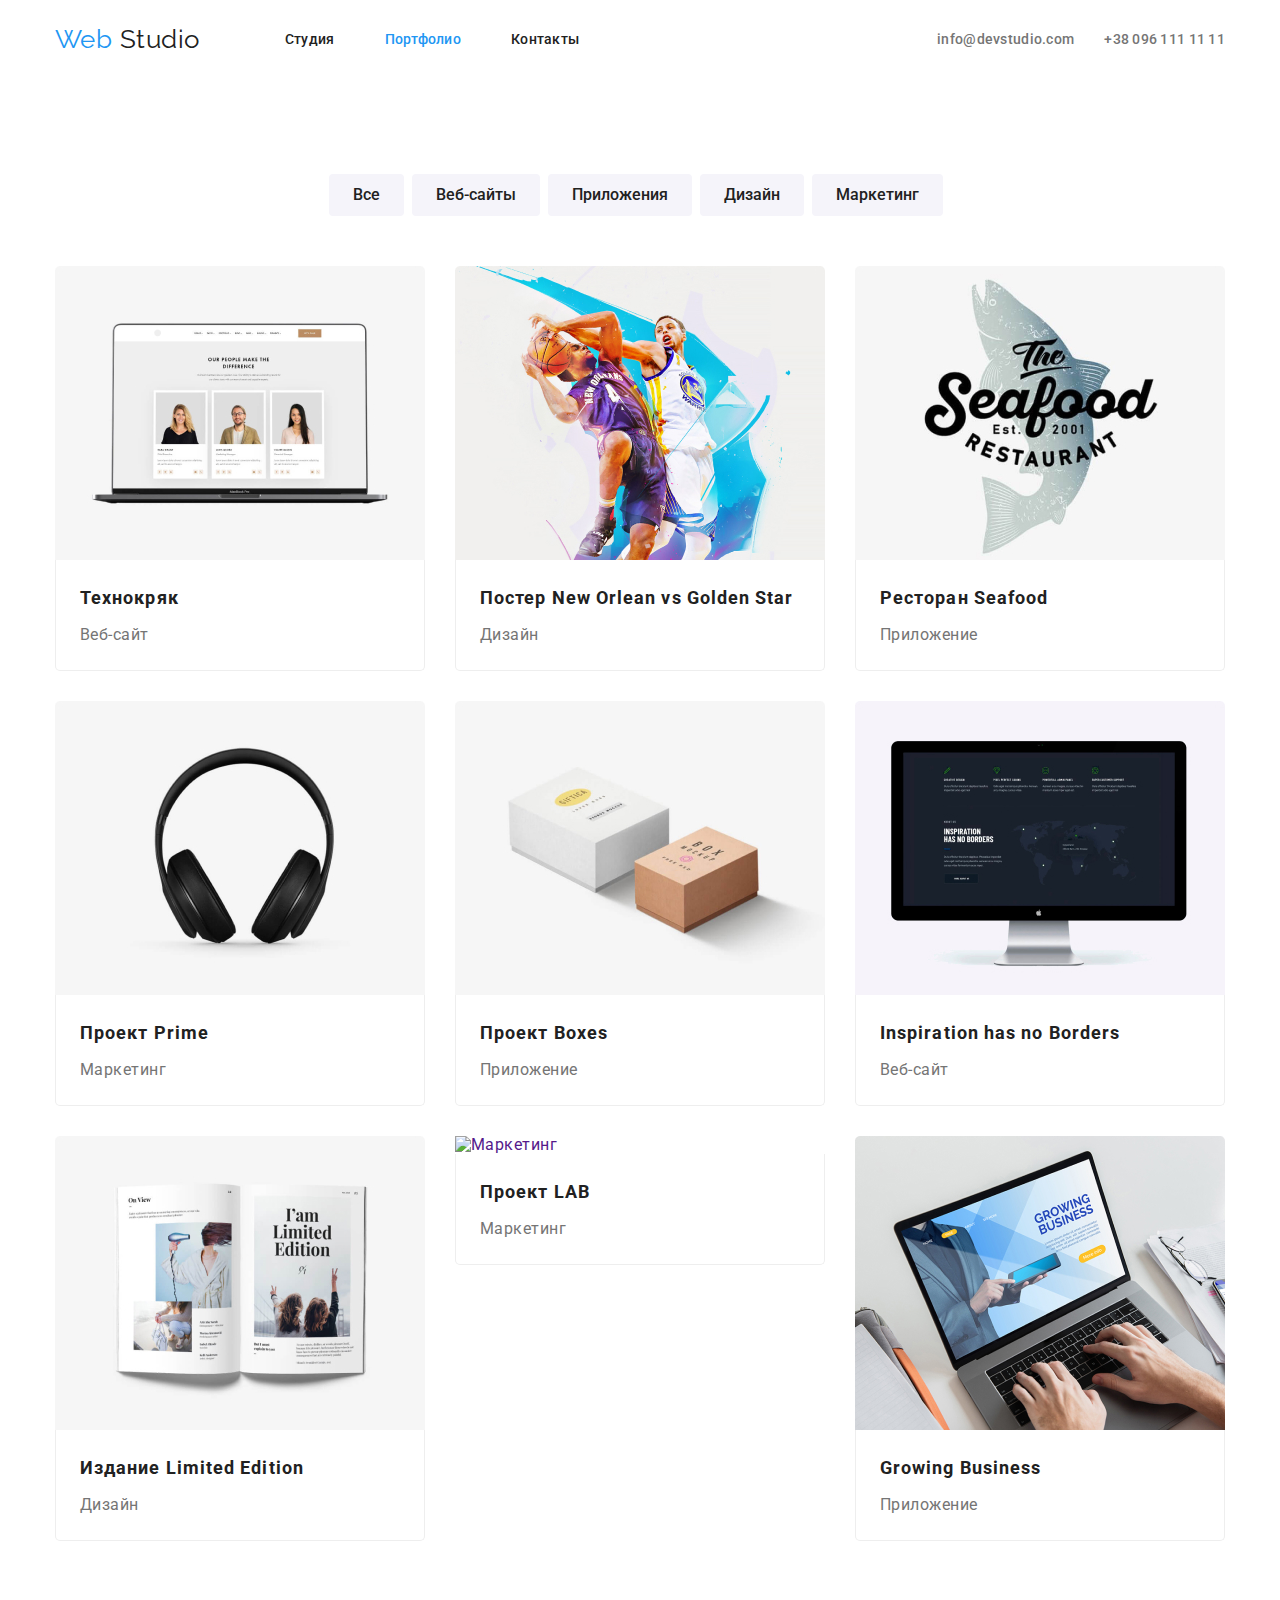
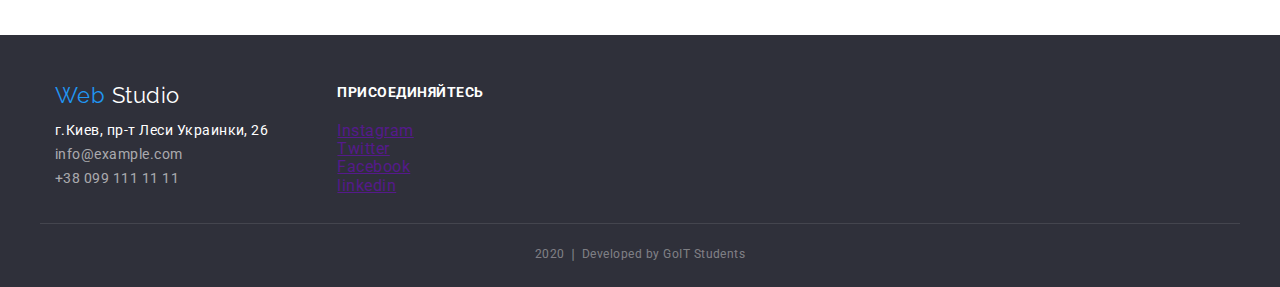
==== commit f8e284bf: "Домашнее задание 03 (corrected)" ====
--- a/portfolio.html
+++ b/portfolio.html
@@ -196,7 +196,7 @@
               <a href="" class="link">
                 <img
                   class="portfolio-list photo"
-                  src="./imeges/project_lAB.jpg"
+                  src="./imeges/project_lab.jpg"
                   alt="Маркетинг"
                   width="370"
                 />
--- a/css/styles.css
+++ b/css/styles.css
@@ -235,7 +235,7 @@
   border-top: 1px solid #ececec;
 }
 .specialization-list .link {
-  color: var(--title-text-color);
+  color: var(--white-color);
 
   font-weight: 700;
   font-size: 14px;
@@ -323,8 +323,6 @@
   display: inline-block;
   margin-right: 22px;
   margin-bottom: 24px;
-
-  ma
 }
 /* customers */
 .customers-list {
